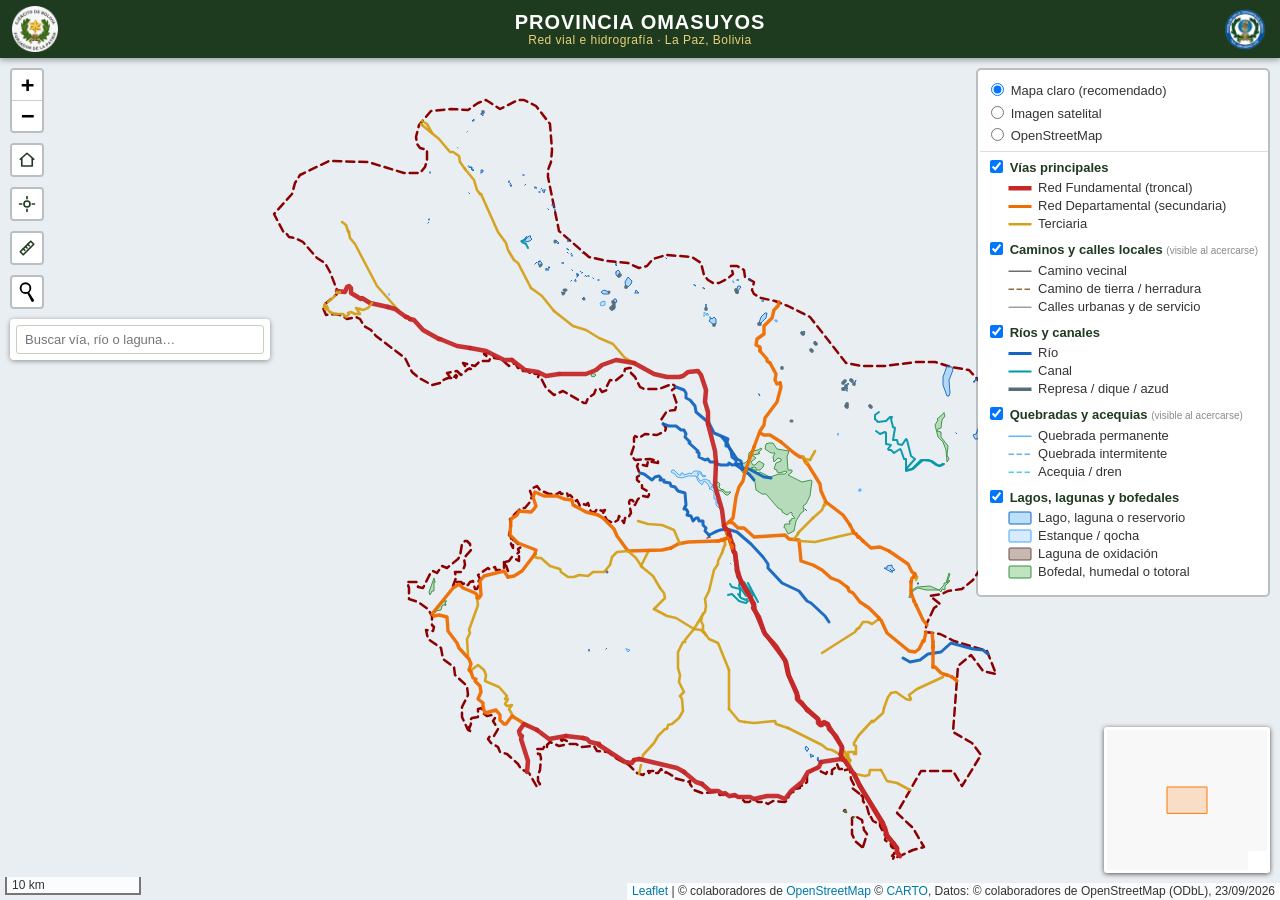
==== index.html @ e71071b0 "Add files via upload" ====
<!DOCTYPE html>
<html lang="es">
<head>
  <meta charset="utf-8">
  <meta name="viewport" content="width=device-width, initial-scale=1, maximum-scale=1">
  <title>Geovisor Provincia Omasuyos – Red vial e hidrografía</title>
  <meta name="description" content="Geovisor de la red vial e hidrografía de la provincia Omasuyos, La Paz, Bolivia. Datos OpenStreetMap.">
  <link rel="stylesheet" href="css/leaflet.css">
  <link rel="stylesheet" href="css/Control.Geocoder.css">
  <link rel="stylesheet" href="css/Control.MiniMap.min.css">
  <link rel="stylesheet" href="css/geovisor.css">
</head>
<body>
  <header id="cabecera">
    <img src="images/ESCUDO_EJERCITO.png" alt="Escudo del Ejército de Bolivia" class="logo">
    <div class="titulo">
      <div class="t1">PROVINCIA OMASUYOS</div>
      <div class="t2">Red vial e hidrografía · La Paz, Bolivia</div>
    </div>
    <img src="images/LOGO_EMTE.png" alt="Escuela Militar de Topografía del Ejército" class="logo">
  </header>
  <div id="map"></div>

  <!-- Datos (GeoJSON dentro de archivos JS: funciona sin servidor y en GitHub Pages) -->
  <script src="js/leaflet.js"></script>
  <script src="js/Control.Geocoder.js"></script>
  <script src="js/Control.MiniMap.min.js"></script>
  <script src="data/limite_omasuyos.js"></script>
  <script src="data/lagos_lagunas_bofedales.js"></script>
  <script src="data/quebradas_acequias.js"></script>
  <script src="data/rios_canales.js"></script>
  <script src="data/caminos_locales.js"></script>
  <script src="data/vias_principales.js"></script>
  <script src="js/leyenda.js"></script>
  <script src="js/geovisor.js"></script>
</body>
</html>
---- css/Control.Geocoder.css ----
.leaflet-control-geocoder {
  border-radius: 4px;
  background: white;
  min-width: 26px;
  min-height: 26px;
}

.leaflet-touch .leaflet-control-geocoder {
  min-width: 30px;
  min-height: 30px;
}

.leaflet-control-geocoder a,
.leaflet-control-geocoder .leaflet-control-geocoder-icon {
  border-bottom: none;
  display: inline-block;
}

.leaflet-control-geocoder .leaflet-control-geocoder-alternatives a {
  width: inherit;
  height: inherit;
  line-height: inherit;
}

.leaflet-control-geocoder a:hover,
.leaflet-control-geocoder .leaflet-control-geocoder-icon:hover {
  border-bottom: none;
  display: inline-block;
}

.leaflet-control-geocoder-form {
  display: none;
  vertical-align: middle;
}
.leaflet-control-geocoder-expanded .leaflet-control-geocoder-form {
  display: inline-block;
}
.leaflet-control-geocoder-form input {
  font-size: 120%;
  border: 0;
  background-color: transparent;
  width: 246px;
}

.leaflet-control-geocoder-icon {
  border-radius: 4px;
  width: 26px;
  height: 26px;
  border: none;
  background-color: white;
  background-image: url("data:image/svg+xml,%3Csvg xmlns='http://www.w3.org/2000/svg' viewBox='0 0 24 24'%3E%3Cpath d='M12.2 13l3.4 6.6c.6 1.1 2.5-.4 2-1.2l-4-6.2z'/%3E%3Ccircle cx='10.8' cy='8.9' r='3.9' fill='none' stroke='%23000' stroke-width='1.5'/%3E%3C/svg%3E");
  background-repeat: no-repeat;
  background-position: center;
  cursor: pointer;
}

.leaflet-touch .leaflet-control-geocoder-icon {
  width: 30px;
  height: 30px;
}

.leaflet-control-geocoder-throbber .leaflet-control-geocoder-icon {
  background-image: url("data:image/svg+xml,%3Csvg xmlns='http://www.w3.org/2000/svg' stroke='%23000' stroke-linecap='round' stroke-width='1.6' viewBox='0 0 24 24'%3E%3Cdefs/%3E%3Cg%3E%3Cpath stroke-opacity='.1' d='M14 8.4l3-5'/%3E%3Cpath stroke-opacity='.2' d='M15.6 10l5-3'/%3E%3Cpath stroke-opacity='.3' d='M16.2 12H22'/%3E%3Cpath stroke-opacity='.4' d='M15.6 14l5 3m-6.5-1.4l2.9 5'/%3E%3Cpath stroke-opacity='.5' d='M12 16.2V22m-2-6.4l-3 5'/%3E%3Cpath stroke-opacity='.6' d='M8.4 14l-5 3'/%3E%3Cpath stroke-opacity='.7' d='M7.8 12H2'/%3E%3Cpath stroke-opacity='.8' d='M8.4 10l-5-3'/%3E%3Cpath stroke-opacity='.9' d='M10 8.4l-3-5'/%3E%3Cpath d='M12 7.8V2'/%3E%3CanimateTransform attributeName='transform' calcMode='discrete' dur='1s' repeatCount='indefinite' type='rotate' values='0 12 12;30 12 12;60 12 12;90 12 12;120 12 12;150 12 12;180 12 12;210 12 12;240 12 12;270 12 12;300 12 12;330 12 12'/%3E%3C/g%3E%3C/svg%3E");
}

.leaflet-control-geocoder-form-no-error {
  display: none;
}

.leaflet-control-geocoder-form input:focus {
  outline: none;
}

.leaflet-control-geocoder-form button {
  display: none;
}
.leaflet-control-geocoder-error {
  margin-top: 8px;
  margin-left: 8px;
  display: block;
  color: #444;
}
.leaflet-control-geocoder-alternatives {
  display: block;
  width: 272px;
  list-style: none;
  padding: 0;
  margin: 0;
}

.leaflet-control-geocoder-alternatives-minimized {
  display: none;
  height: 0;
}
.leaflet-control-geocoder-alternatives li {
  white-space: nowrap;
  display: block;
  overflow: hidden;
  padding: 5px 8px;
  text-overflow: ellipsis;
  border-bottom: 1px solid #ccc;
  cursor: pointer;
}

.leaflet-control-geocoder-alternatives li a,
.leaflet-control-geocoder-alternatives li a:hover {
  width: inherit;
  height: inherit;
  line-height: inherit;
  background: inherit;
  border-radius: inherit;
  text-align: left;
}

.leaflet-control-geocoder-alternatives li:last-child {
  border-bottom: none;
}
.leaflet-control-geocoder-alternatives li:hover,
.leaflet-control-geocoder-selected {
  background-color: #f5f5f5;
}
.leaflet-control-geocoder-address-detail {
}
.leaflet-control-geocoder-address-context {
  color: #666;
}
---- css/Control.MiniMap.min.css ----
.leaflet-control-minimap{border:rgba(255,255,255,1) solid;box-shadow:0 1px 5px rgba(0,0,0,.65);border-radius:3px;background:#f8f8f9;transition:all .6s}.leaflet-control-minimap a{background-color:rgba(255,255,255,1);background-repeat:no-repeat;z-index:99999;transition:all .6s}.leaflet-control-minimap a.minimized-bottomright{-webkit-transform:rotate(180deg);transform:rotate(180deg);border-radius:0}.leaflet-control-minimap a.minimized-topleft{-webkit-transform:rotate(0deg);transform:rotate(0deg);border-radius:0}.leaflet-control-minimap a.minimized-bottomleft{-webkit-transform:rotate(270deg);transform:rotate(270deg);border-radius:0}.leaflet-control-minimap a.minimized-topright{-webkit-transform:rotate(90deg);transform:rotate(90deg);border-radius:0}.leaflet-control-minimap-toggle-display{background-image:url(images/toggle.svg);background-size:cover;position:absolute;border-radius:3px 0 0}.leaflet-oldie .leaflet-control-minimap-toggle-display{background-image:url(images/toggle.png)}.leaflet-control-minimap-toggle-display-bottomright{bottom:0;right:0}.leaflet-control-minimap-toggle-display-topleft{top:0;left:0;-webkit-transform:rotate(180deg);transform:rotate(180deg)}.leaflet-control-minimap-toggle-display-bottomleft{bottom:0;left:0;-webkit-transform:rotate(90deg);transform:rotate(90deg)}.leaflet-control-minimap-toggle-display-topright{top:0;right:0;-webkit-transform:rotate(270deg);transform:rotate(270deg)}.leaflet-oldie .leaflet-control-minimap{border:1px solid #999}.leaflet-oldie .leaflet-control-minimap a{background-color:#fff}.leaflet-oldie .leaflet-control-minimap a.minimized{filter:progid:DXImageTransform.Microsoft.BasicImage(rotation=2)}
---- css/geovisor.css ----
/* ===== Geovisor Omasuyos ===== */
html, body { height: 100%; margin: 0; font-family: 'Segoe UI', Arial, Helvetica, sans-serif; }
#cabecera {
  position: absolute; top: 0; left: 0; right: 0; height: 58px; z-index: 1000;
  display: flex; align-items: center; justify-content: space-between;
  padding: 0 12px; background: #1f3b1f; color: #fff; box-shadow: 0 2px 6px rgba(0,0,0,.35);
}
#cabecera .logo { height: 46px; width: 46px; object-fit: contain; }
#cabecera .titulo { text-align: center; line-height: 1.15; }
#cabecera .t1 { font-size: 20px; font-weight: 700; letter-spacing: 1px; }
#cabecera .t2 { font-size: 12px; color: #e8d27a; letter-spacing: .5px; }
#map { position: absolute; top: 58px; bottom: 0; left: 0; right: 0; background: #e8eef2; }

/* ---- Popups ---- */
.pp { font-family: 'Segoe UI', Arial, sans-serif; min-width: 230px; }
.pp-h { background: #1f3b1f; color: #fff; font-weight: 700; font-size: 14px; padding: 6px 8px; border-radius: 4px; margin-bottom: 6px; }
.pp table { border-collapse: collapse; width: 100%; font-size: 12px; }
.pp th { background: #e9eee4; color: #1f3b1f; text-align: left; padding: 3px 6px; white-space: nowrap; vertical-align: top; }
.pp td { padding: 3px 6px; border-bottom: 1px solid #e3e7df; }
.pp-f { font-size: 10px; color: #777; margin-top: 6px; }
.leaflet-popup-content { margin: 10px 12px; }

/* ---- Control de capas con leyenda ---- */
.leaflet-control-layers { font-size: 12px; max-height: calc(100vh - 150px); overflow-y: auto; }
.leaflet-control-layers-expanded { padding: 8px 10px 8px 8px; }
.leaflet-control-layers-base label, .leaflet-control-layers-overlays > label { margin: 2px 0; }
.capa-nombre { font-weight: 700; color: #1f3b1f; }
.capa-nota { font-size: 10px; color: #8a8a8a; font-weight: 400; }
.leyenda { margin: 2px 0 6px 22px; }
.leyenda div { display: flex; align-items: center; gap: 6px; line-height: 18px; color: #333; }
.leyenda img { width: 24px; height: 14px; }
.ctl-titulo { font-weight: 700; color: #1f3b1f; font-size: 11px; letter-spacing: .5px; margin: 2px 0 4px; }

/* ---- Botones propios ---- */
.btn-geo a { display: flex !important; align-items: center; justify-content: center; }
.btn-geo svg { width: 18px; height: 18px; }
.btn-geo a.activo { background: #1f3b1f; }
.btn-geo a.activo svg { stroke: #fff; }

/* ---- Buscador de vías y ríos ---- */
.buscador { background: #fff; padding: 6px; border-radius: 4px; box-shadow: 0 1px 5px rgba(0,0,0,.4); }
.buscador input { width: 230px; padding: 6px 8px; border: 1px solid #c7cfbf; border-radius: 3px; font-size: 13px; }
.buscador input:focus { outline: 2px solid #1f3b1f; }

/* ---- Medición ---- */
.medida-etq { background: #1f3b1f; color: #fff; border: none; font-weight: 700; font-size: 12px; box-shadow: 0 1px 4px rgba(0,0,0,.4); }
.medida-etq:before { display: none; }
.aviso { background: rgba(31,59,31,.92); color: #fff; padding: 6px 10px; border-radius: 4px; font-size: 12px; }

@media (max-width: 700px) {
  #cabecera { height: 50px; }
  #cabecera .logo { height: 38px; width: 38px; }
  #cabecera .t1 { font-size: 15px; }
  #cabecera .t2 { font-size: 10px; }
  #map { top: 50px; }
  .buscador input { width: 160px; }
}
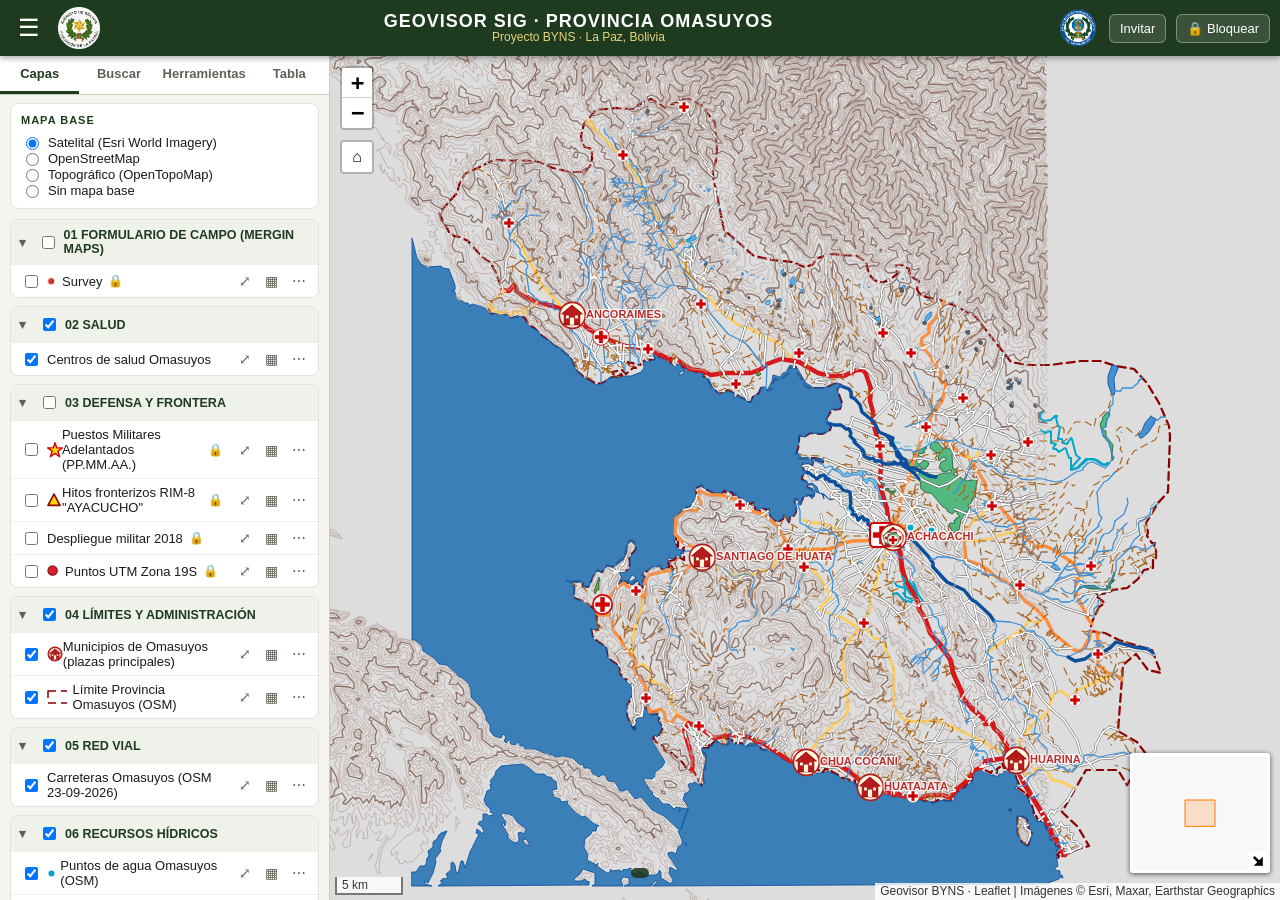
==== commit a928a34b: "Geovisor SIG Omasuyos: todas las capas, capas militares cifradas con contraseña Co-Authored-By: Clau" ====
--- a/index.html
+++ b/index.html
@@ -1,37 +1,130 @@
 <!DOCTYPE html>
 <html lang="es">
 <head>
-  <meta charset="utf-8">
-  <meta name="viewport" content="width=device-width, initial-scale=1, maximum-scale=1">
-  <title>Geovisor Provincia Omasuyos – Red vial e hidrografía</title>
-  <meta name="description" content="Geovisor de la red vial e hidrografía de la provincia Omasuyos, La Paz, Bolivia. Datos OpenStreetMap.">
-  <link rel="stylesheet" href="css/leaflet.css">
-  <link rel="stylesheet" href="css/Control.Geocoder.css">
-  <link rel="stylesheet" href="css/Control.MiniMap.min.css">
-  <link rel="stylesheet" href="css/geovisor.css">
+<meta charset="utf-8">
+<meta name="viewport" content="width=device-width, initial-scale=1, maximum-scale=1">
+<meta name="robots" content="noindex, nofollow">
+<title>Geovisor SIG · Provincia Omasuyos · BYNS</title>
+<link rel="icon" href="img/escudo.png">
+<link rel="stylesheet" href="css/leaflet.css">
+<link rel="stylesheet" href="css/Control.MiniMap.min.css">
+<link rel="stylesheet" href="css/app.css">
 </head>
 <body>
-  <header id="cabecera">
-    <img src="images/ESCUDO_EJERCITO.png" alt="Escudo del Ejército de Bolivia" class="logo">
-    <div class="titulo">
-      <div class="t1">PROVINCIA OMASUYOS</div>
-      <div class="t2">Red vial e hidrografía · La Paz, Bolivia</div>
+
+<!-- ============ PANTALLA DE INGRESO ============ -->
+<div id="login">
+  <div id="login-form">
+    <div class="login-logos"><img src="img/escudo.png" alt="Escudo del Ejército de Bolivia"><img src="img/logo.png" alt="Logo EMTE"></div>
+    <h1>GEOVISOR SIG</h1>
+    <p class="sub">Provincia Omasuyos · Proyecto BYNS</p>
+    <p id="login-msg" role="status" style="color:#1f3b1f">Cargando capas…</p>
+  </div>
+</div>
+
+<!-- ============ GEOVISOR ============ -->
+<div id="app" hidden>
+  <header id="cab">
+    <button id="btn-panel" class="ico" title="Mostrar / ocultar panel" aria-label="Panel">☰</button>
+    <img src="img/escudo.png" class="logo" alt="Escudo">
+    <div class="titulo"><div class="t1">GEOVISOR SIG · PROVINCIA OMASUYOS</div><div class="t2">Proyecto BYNS · La Paz, Bolivia</div></div>
+    <img src="img/logo.png" class="logo" alt="EMTE">
+    <button id="btn-invitar" class="btn-cab" title="Invitar a otras personas">Invitar</button>
+    <button id="btn-salir" class="btn-cab" title="Volver a bloquear las capas militares">🔒 Bloquear</button>
+  </header>
+
+  <aside id="panel">
+    <nav class="tabs">
+      <button data-tab="capas" class="on">Capas</button>
+      <button data-tab="buscar">Buscar</button>
+      <button data-tab="herr">Herramientas</button>
+      <button data-tab="tabla">Tabla</button>
+    </nav>
+    <section id="tab-capas" class="tab on">
+      <div class="bloque"><div class="bt">MAPA BASE</div><div id="bases"></div></div>
+      <div id="arbol"></div>
+    </section>
+    <section id="tab-buscar" class="tab">
+      <div class="bloque">
+        <div class="bt">BUSCAR ELEMENTO</div>
+        <input id="q" type="search" placeholder="Nombre, municipio, hito, puesto…">
+        <div id="q-res" class="lista"></div>
+      </div>
+      <div class="bloque">
+        <div class="bt">IR A COORDENADA</div>
+        <input id="qc" type="text" placeholder="-16.0439, -68.6850  ó  533699 8226172 (UTM 19S)">
+        <button id="btn-ir" class="btn">Ir</button>
+        <p class="ayuda">Acepta grados decimales (lat, lon) o UTM zona 19 S (Este Norte).</p>
+      </div>
+    </section>
+    <section id="tab-herr" class="tab">
+      <div class="bloque">
+        <div class="bt">RUTAS</div>
+        <button class="btn herr" data-tool="ruta"><span class="sw" style="background:#00C853"></span>Ruta óptima (rápida y corta)</button>
+        <button class="btn herr" data-tool="pie"><span class="sw" style="background:#FF6F00"></span>Ruta a pie por el terreno</button>
+        <button class="btn sec" id="btn-borrar-rutas">Borrar rutas</button>
+        <p class="ayuda">Active una herramienta y haga clic en el ORIGEN y luego en el DESTINO.</p>
+      </div>
+      <div class="bloque">
+        <div class="bt">MEDICIÓN</div>
+        <button class="btn herr" data-tool="dist">Medir distancia</button>
+        <button class="btn herr" data-tool="area">Medir área</button>
+        <p class="ayuda">Clic para agregar vértices, doble clic para terminar.</p>
+      </div>
+      <div class="bloque">
+        <div class="bt">OTRAS</div>
+        <button class="btn herr" data-tool="identificar">Identificar (clic en cualquier capa)</button>
+        <button class="btn sec" id="btn-gps">Mi ubicación (GPS)</button>
+        <button class="btn sec" id="btn-imprimir">Imprimir / guardar PDF</button>
+      </div>
+      <div id="resultado" class="bloque" hidden></div>
+    </section>
+    <section id="tab-tabla" class="tab">
+      <div class="bloque">
+        <div class="bt">TABLA DE ATRIBUTOS</div>
+        <select id="t-capa"></select>
+        <input id="t-filtro" type="search" placeholder="Filtrar filas…">
+        <div class="fila-btn"><span id="t-cuenta"></span><button id="t-csv" class="btn sec mini">Exportar CSV</button></div>
+      </div>
+      <div id="t-wrap"></div>
+    </section>
+  </aside>
+
+  <div id="map"></div>
+  <div id="coords"></div>
+  <div id="tip" hidden></div>
+  <div id="aviso" hidden></div>
+</div>
+
+<!-- ============ INVITAR ============ -->
+<div id="modal" hidden>
+  <div class="caja">
+    <button class="cerrar" id="m-cerrar" aria-label="Cerrar">×</button>
+    <h2>Invitar al geovisor</h2>
+    <img src="img/qr.png" alt="Código QR del geovisor" class="qr">
+    <p class="enlace" id="m-url"></p>
+    <div class="fila-btn">
+      <button class="btn" id="m-copiar">Copiar enlace</button>
+      <a class="btn sec" id="m-wa" target="_blank" rel="noopener">Enviar por WhatsApp</a>
     </div>
-    <img src="images/LOGO_EMTE.png" alt="Escuela Militar de Topografía del Ejército" class="logo">
-  </header>
-  <div id="map"></div>
+    <p class="ayuda">El mapa es de acceso libre. Las capas militares piden contraseña: entréguela por separado solo a personas autorizadas.</p>
+  </div>
+</div>
 
-  <!-- Datos (GeoJSON dentro de archivos JS: funciona sin servidor y en GitHub Pages) -->
-  <script src="js/leaflet.js"></script>
-  <script src="js/Control.Geocoder.js"></script>
-  <script src="js/Control.MiniMap.min.js"></script>
-  <script src="data/limite_omasuyos.js"></script>
-  <script src="data/lagos_lagunas_bofedales.js"></script>
-  <script src="data/quebradas_acequias.js"></script>
-  <script src="data/rios_canales.js"></script>
-  <script src="data/caminos_locales.js"></script>
-  <script src="data/vias_principales.js"></script>
-  <script src="js/leyenda.js"></script>
-  <script src="js/geovisor.js"></script>
+<!-- ============ CONTRASEÑA PARA CAPAS MILITARES ============ -->
+<div id="clave" class="velo" hidden>
+  <form class="caja" id="clave-form" autocomplete="off">
+    <div style="font-size:34px">🔒</div>
+    <h2>Capas de defensa y frontera</h2>
+    <p class="ayuda">Información de uso restringido. Ingrese la contraseña para ver las capas militares.</p>
+    <input id="clave-pw" type="password" inputmode="numeric" placeholder="Contraseña" required>
+    <p id="clave-msg" role="alert"></p>
+    <div class="fila-btn"><button type="button" class="btn sec" id="clave-cancelar">Cancelar</button><button type="submit" class="btn">Desbloquear</button></div>
+  </form>
+</div>
+
+<script src="js/leaflet.js"></script>
+<script src="js/Control.MiniMap.min.js"></script>
+<script src="js/app.js"></script>
 </body>
 </html>
--- a/css/app.css
+++ b/css/app.css
@@ -0,0 +1,146 @@
+/* ===== Geovisor SIG Omasuyos · BYNS ===== */
+:root{--verde:#1f3b1f;--verde2:#2e5a2e;--oro:#e8d27a;--claro:#f5f4ee;--borde:#c7cfbf;--txt:#1b1b1b;--gris:#5b6356;--rojo:#8b0000}
+*{box-sizing:border-box}
+html,body{height:100%;margin:0;font-family:'Segoe UI',Roboto,Arial,Helvetica,sans-serif;color:var(--txt);background:#e8eef2}
+button{font-family:inherit}
+[hidden]{display:none!important}
+
+/* ---- ingreso ---- */
+#login{position:fixed;inset:0;display:flex;align-items:center;justify-content:center;padding:16px;
+  background:radial-gradient(circle at 30% 20%,#2e5a2e 0%,#1f3b1f 45%,#0f1f0f 100%)}
+#login-form{width:100%;max-width:360px;background:#fbfaf5;border-radius:14px;padding:28px 26px 20px;box-shadow:0 12px 40px rgba(0,0,0,.45);text-align:center}
+.login-logos{display:flex;justify-content:center;gap:18px;margin-bottom:8px}
+.login-logos img{width:64px;height:64px;object-fit:contain}
+#login h1{margin:6px 0 2px;font-size:24px;letter-spacing:2px;color:var(--verde)}
+#login .sub{margin:0 0 18px;color:var(--gris);font-size:14px}
+#login label{display:block;text-align:left;font-size:13px;font-weight:600;color:var(--verde);margin-bottom:6px}
+#pw{width:100%;font-size:22px;letter-spacing:6px;text-align:center;padding:10px;border:2px solid var(--borde);border-radius:8px;outline:none}
+#pw:focus{border-color:var(--verde)}
+#btn-login{margin-top:14px;width:100%;padding:12px;font-size:16px;font-weight:700;letter-spacing:2px;color:#fff;background:var(--verde);border:none;border-radius:8px;cursor:pointer}
+#btn-login:disabled{opacity:.6;cursor:wait}
+#login-msg{min-height:20px;margin:10px 0 0;font-size:14px;color:#b3261e;font-weight:600}
+#login .nota{font-size:11.5px;color:#777;margin:8px 0 0}
+
+/* ---- cabecera ---- */
+#cab{position:absolute;top:0;left:0;right:0;height:56px;z-index:1000;display:flex;align-items:center;gap:10px;padding:0 10px;
+  background:var(--verde);color:#fff;box-shadow:0 2px 6px rgba(0,0,0,.35)}
+#cab .logo{height:42px;width:42px;object-fit:contain}
+#cab .titulo{flex:1;text-align:center;line-height:1.15;min-width:0}
+#cab .t1{font-size:18px;font-weight:700;letter-spacing:1px;white-space:nowrap;overflow:hidden;text-overflow:ellipsis}
+#cab .t2{font-size:12px;color:var(--oro)}
+.ico{background:none;border:none;color:#fff;font-size:24px;cursor:pointer;padding:4px 8px}
+.btn-cab{background:rgba(255,255,255,.12);color:#fff;border:1px solid rgba(255,255,255,.35);border-radius:6px;padding:6px 10px;font-size:13px;cursor:pointer}
+.btn-cab:hover{background:rgba(255,255,255,.25)}
+
+/* ---- panel lateral ---- */
+#panel{position:absolute;top:56px;left:0;bottom:0;width:330px;z-index:900;background:var(--claro);border-right:1px solid var(--borde);
+  display:flex;flex-direction:column;transition:transform .2s}
+#app.sin-panel #panel{transform:translateX(-100%)}
+#map{position:absolute;top:56px;left:330px;right:0;bottom:0}
+#app.sin-panel #map{left:0}
+.tabs{display:flex;border-bottom:1px solid var(--borde);background:#fff}
+.tabs button{flex:1;padding:10px 4px;border:none;background:none;font-size:13px;font-weight:600;color:var(--gris);cursor:pointer;border-bottom:3px solid transparent}
+.tabs button.on{color:var(--verde);border-bottom-color:var(--verde)}
+.tab{display:none;overflow-y:auto;flex:1;padding:8px 10px 20px}
+.tab.on{display:block}
+.bloque{background:#fff;border:1px solid #dfe3d8;border-radius:8px;padding:10px;margin-bottom:10px}
+.bt{font-size:11px;font-weight:700;letter-spacing:1px;color:var(--verde);margin-bottom:8px}
+.ayuda{font-size:12px;color:var(--gris);margin:6px 0 0}
+input[type=search],input[type=text],select{width:100%;padding:8px;border:1px solid var(--borde);border-radius:6px;font-size:14px;margin-bottom:6px;background:#fff}
+.btn{display:flex;align-items:center;gap:8px;width:100%;padding:9px 10px;margin:0 0 6px;border:1px solid var(--verde);border-radius:6px;background:var(--verde);color:#fff;font-size:14px;cursor:pointer;text-decoration:none;justify-content:center}
+.btn.sec{background:#fff;color:var(--verde)}
+.btn.herr{background:#fff;color:var(--txt);border-color:var(--borde);justify-content:flex-start}
+.btn.herr.on{background:var(--verde);color:#fff;border-color:var(--verde)}
+.btn.mini{width:auto;padding:5px 10px;font-size:12px;margin:0}
+.sw{display:inline-block;width:22px;height:6px;border-radius:3px}
+.fila-btn{display:flex;gap:8px;align-items:center;justify-content:space-between}
+.fila-btn .btn{flex:1}
+
+/* ---- árbol de capas ---- */
+.grupo{background:#fff;border:1px solid #dfe3d8;border-radius:8px;margin-bottom:8px;overflow:hidden}
+.g-cab{display:flex;align-items:center;gap:6px;padding:8px;background:#eef2ea;cursor:pointer;font-size:12.5px;font-weight:700;color:var(--verde)}
+.g-cab .flecha{width:14px;transition:transform .15s;color:var(--gris)}
+.grupo.cerrado .flecha{transform:rotate(-90deg)}
+.grupo.cerrado .g-cuerpo{display:none}
+.capa{padding:6px 8px 6px 10px;border-top:1px solid #eef0ea}
+.c-fila{display:flex;align-items:center;gap:6px;font-size:13px}
+.c-fila label{flex:1;cursor:pointer;display:flex;align-items:center;gap:6px}
+.c-fila .acc{background:none;border:none;cursor:pointer;color:var(--gris);font-size:14px;padding:2px 4px}
+.c-fila .acc:hover{color:var(--verde)}
+.c-extra{display:none;padding:6px 0 2px 24px}
+.capa.abierta .c-extra{display:block}
+.leyenda div{display:flex;align-items:center;gap:6px;font-size:12px;line-height:20px;color:#333}
+.leyenda svg,.leyenda img{flex:none}
+.opac{display:flex;align-items:center;gap:6px;font-size:12px;color:var(--gris);margin-top:4px}
+.opac input{flex:1}
+.cargando{font-size:11px;color:#8a6d10}
+
+/* ---- lista de búsqueda ---- */
+.lista div{padding:7px 6px;border-bottom:1px solid #eee;cursor:pointer;font-size:13px}
+.lista div:hover{background:#eef2ea}
+.lista small{color:var(--gris)}
+
+/* ---- tabla ---- */
+#t-wrap{overflow:auto;max-height:calc(100vh - 290px);background:#fff;border:1px solid #dfe3d8;border-radius:8px}
+#t-wrap table{border-collapse:collapse;font-size:12px;min-width:100%}
+#t-wrap th{position:sticky;top:0;background:var(--verde);color:#fff;padding:5px 6px;text-align:left;white-space:nowrap}
+#t-wrap td{padding:4px 6px;border-bottom:1px solid #eee;white-space:nowrap;max-width:260px;overflow:hidden;text-overflow:ellipsis}
+#t-wrap tr:hover td{background:#eef2ea;cursor:pointer}
+#t-cuenta{font-size:12px;color:var(--gris)}
+
+/* ---- ficha emergente (igual a QGIS) ---- */
+#tip{position:absolute;z-index:1200;pointer-events:none;max-width:min(560px,92vw);background:#fff;border:1px solid #999;
+  box-shadow:0 4px 14px rgba(0,0,0,.35);border-radius:4px;padding:4px;zoom:1.12}
+.leaflet-popup-content{margin:8px;zoom:1.12}
+.leaflet-popup-content .ficha{max-height:52vh;overflow:auto}
+.ficha img{max-width:100%;height:auto}
+.gen table{border-collapse:collapse;font-size:12px}
+.gen th{background:#e9eee4;color:var(--verde);text-align:left;padding:3px 6px;border:1px solid var(--borde)}
+.gen td{padding:3px 6px;border:1px solid var(--borde)}
+
+/* ---- barra de coordenadas y aviso ---- */
+#coords{position:absolute;left:50%;transform:translateX(-50%);bottom:22px;z-index:1000;background:rgba(31,59,31,.9);color:#fff;font-size:12px;padding:5px 9px;border-radius:5px;pointer-events:none;font-variant-numeric:tabular-nums}
+#aviso{position:absolute;left:50%;top:66px;transform:translateX(-50%);z-index:1100;background:rgba(31,59,31,.95);color:#fff;padding:8px 14px;border-radius:6px;font-size:13px;box-shadow:0 2px 8px rgba(0,0,0,.3)}
+#app.sin-panel #aviso{left:50%}
+.etq{background:none;border:none;box-shadow:none;font-weight:700;font-size:11px;padding:0;text-shadow:-1px -1px 0 #fff,1px -1px 0 #fff,-1px 1px 0 #fff,1px 1px 0 #fff,0 0 3px #fff}
+.etq:before{display:none}
+.medida{background:var(--verde);color:#fff;border:none;font-weight:700;font-size:12px}
+.medida:before{display:none}
+.pin{width:16px;height:16px;border-radius:50%;border:3px solid #fff;box-shadow:0 0 0 2px rgba(0,0,0,.4)}
+
+/* ---- resultados de ruta ---- */
+#resultado h3{margin:0 0 6px;font-size:14px}
+#resultado table{width:100%;border-collapse:collapse;font-size:12.5px}
+#resultado td{padding:3px 4px;border-bottom:1px solid #eee}
+#resultado td:first-child{color:var(--gris)}
+#resultado .rec{margin-top:8px;font-size:12.5px;background:#eef7ee;border-left:4px solid #00C853;padding:6px}
+#perfil{width:100%;height:120px;margin-top:6px}
+
+/* ---- modal invitar ---- */
+#modal,.velo{position:fixed;inset:0;z-index:3000;background:rgba(0,0,0,.55);display:flex;align-items:center;justify-content:center;padding:16px}
+#modal .caja,.velo .caja{position:relative;background:#fff;border-radius:12px;max-width:380px;width:100%;padding:20px;text-align:center}
+#modal h2,.velo h2{margin:0 0 10px;color:var(--verde);font-size:20px}
+#modal .qr{width:240px;max-width:100%}
+#modal .enlace{word-break:break-all;font-size:13px;background:#f3f5f0;padding:8px;border-radius:6px}
+#modal .cerrar{position:absolute;right:8px;top:4px;border:none;background:none;font-size:28px;cursor:pointer;color:#666}
+
+/* ---- móvil ---- */
+@media (max-width:760px){
+  #cab .t1{font-size:14px}#cab .t2{font-size:10px}#cab .logo{height:34px;width:34px}
+  .btn-cab{padding:5px 7px;font-size:12px}
+  #panel{width:88vw;max-width:340px;box-shadow:4px 0 16px rgba(0,0,0,.3)}
+  #map{left:0}
+  #tip{display:none!important}
+  #cab .titulo + img.logo{display:none}
+  .leaflet-control-minimap{display:none!important}
+  #coords{font-size:10.5px;bottom:18px;right:6px}
+}
+@media print{
+  #panel,#coords,#tip,.leaflet-control-container .leaflet-control-zoom,#btn-panel,.btn-cab{display:none!important}
+  #map{left:0!important;top:56px}
+}
+
+.velo .caja{text-align:center}
+#clave-pw{width:100%;font-size:20px;letter-spacing:5px;text-align:center;padding:10px;border:2px solid var(--borde);border-radius:8px;margin:8px 0 4px}
+#clave-msg{min-height:18px;margin:4px 0 8px;font-size:13px;font-weight:600}
+.candado{font-size:12px}
